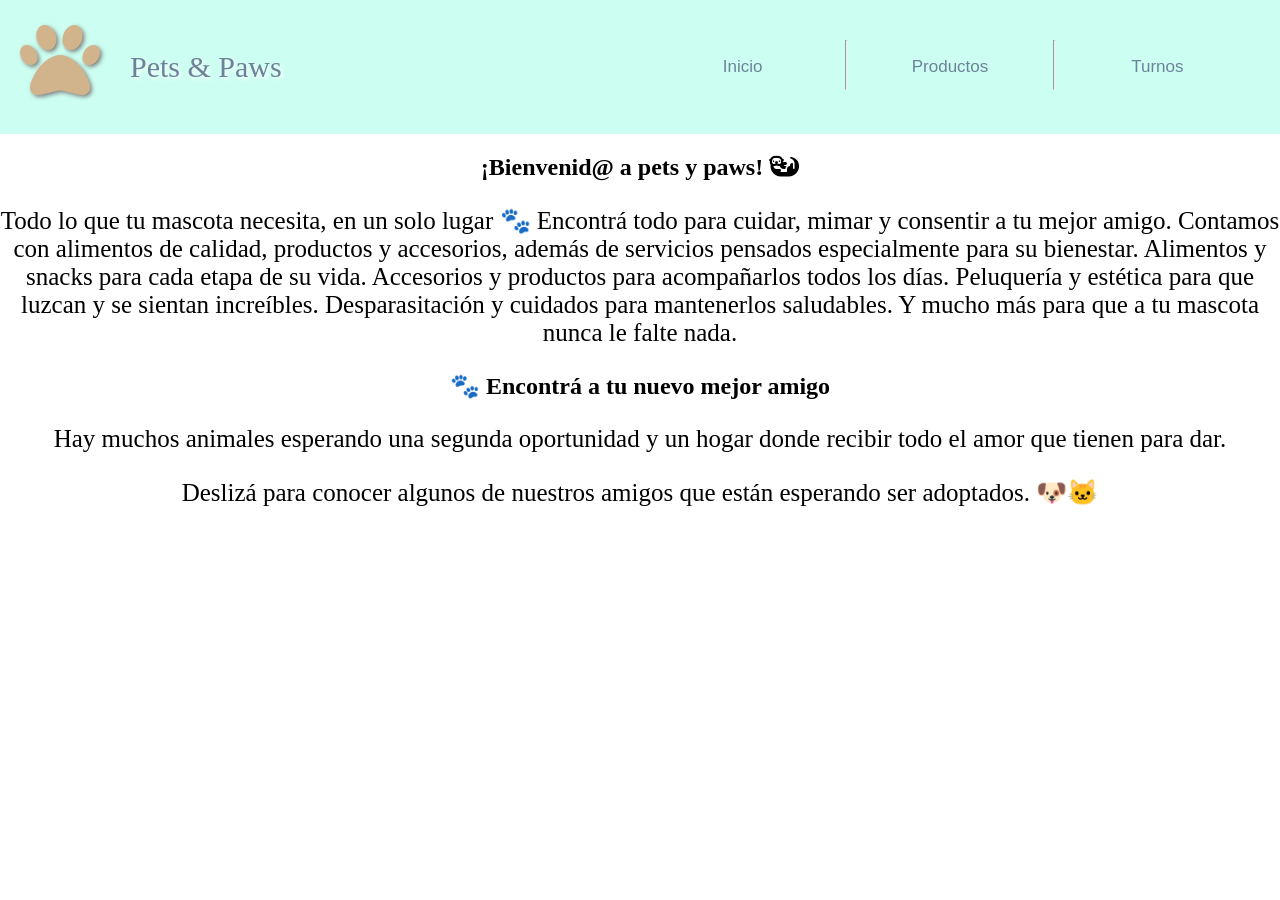
==== index.html @ 46052120 "Desarrollo de página principal (Falta carrusel))" ====
<!DOCTYPE html>
<html lang="en">
<head>
    <meta charset="UTF-8">
    <meta name="viewport" content="width=device-width, initial-scale=1.0">
    <title></title>
    <link rel="stylesheet" href="https://cdnjs.cloudflare.com/ajax/libs/font-awesome/6.5.2/css/all.min.css">
    <link rel="stylesheet" href="Style.css">
</head>
<body id="principal">
    <!-- Cabecera -->
    <header>
        <i class="fa-solid fa-paw"></i> 
        <p id="logo">Pets & Paws</p>
        <!-- Menú -->
        <nav>
        <div class="menu"><a href=""class="text-menu" ><p>Inicio</p></a> </div>
        <hr>
        <div class="menu"><a href="Articulo/index.html" class="text-menu"><p>Productos</p></a> </div>
        <hr>
        <div class="menu"><a href="Contacto/index.html" class="text-menu"><p>Turnos</p></a> </div>
        
    </nav>
    </header>
<!-- Main -->
    <main> 
         <section>
<h1>¡Bienvenid@ a pets y paws! <i class="fa-solid fa-otter"></i></h1>
    <p class="descripcion">Todo lo que tu mascota necesita, en un solo lugar 🐾

Encontrá todo para cuidar, mimar y consentir a tu mejor amigo. Contamos con alimentos de calidad, productos y accesorios, además de servicios pensados especialmente para su bienestar.

 Alimentos y snacks para cada etapa de su vida.
 Accesorios y productos para acompañarlos todos los días.
 Peluquería y estética para que luzcan y se sientan increíbles.
 Desparasitación y cuidados para mantenerlos saludables.
Y mucho más para que a tu mascota nunca le falte nada.
</p>
   

    <h2 style="text-align: center;">🐾 Encontrá a tu nuevo mejor amigo</h3>
    <p class="descripcion">Hay muchos animales esperando una segunda oportunidad y un hogar donde recibir todo el amor que tienen para dar.</p>
    <p class="descripcion">Deslizá para conocer algunos de nuestros amigos que están esperando ser adoptados. 🐶🐱</p>
    </section>
</main>

<!-- Pie de página -->
  <footer>

  </footer>
    
    <script src="Script.js"></script>
</body>
</html>
---- Style.css ----
/* Página "Principal" */
header{
    display: flex;
    gap: 30px;
    padding: 20px;
   background-color: rgba(0, 255, 183, 0.2)
  
  
    
}
#principal{
    margin: 0;
    padding: 0;
   
}
header #logo{
 font-size: 30px;
 text-shadow: 2px 2px 4px white;
 color: #6d8299;
}
header i{
    font-size: 80px;
    color:tan;
    text-shadow: 2px 2px 4px gray;
}
nav{
    display: flex;
    justify-content: center;
    height: 50px;
    margin-top: 20px;
     width: 50%;
     margin-left: auto;
}
nav hr{
    margin: 0;
    padding: 0;
}
nav .text-menu{
font-size: 17px;
text-align: center;
   font-family: 'Segoe UI', Tahoma, Geneva, Verdana, sans-serif;
   text-decoration: none;
   color: #6d8299;
    border-radius: 85px;
  
}

nav .menu{
 padding-bottom: 60px;
   width: 100%;
}
nav .menu:hover{
background-color:rgba(255, 255, 255, 0.5);
}
#principal h1{
    text-align: center;
    
}
#principal .descripcion{
    font-size: 25px;
    text-align: center;
}
#contacto section{
    margin: 0;
    padding: 20px;
     background-image: url("./Imagenes/fondo.jpg");
      background-size: cover;
}
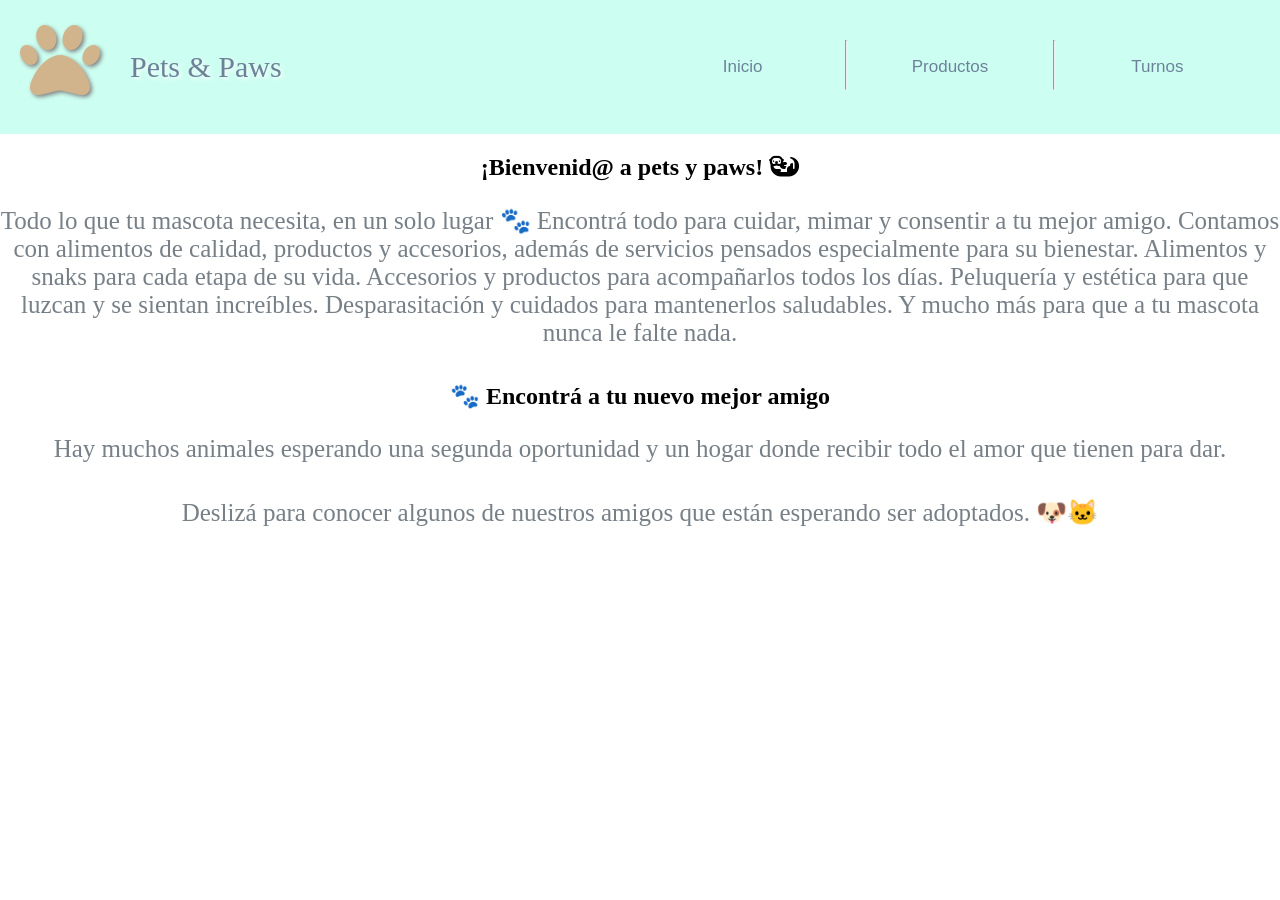
==== commit ac807cbb: "Actualizo texto de index.html" ====
--- a/index.html
+++ b/index.html
@@ -30,7 +30,7 @@
 
 Encontrá todo para cuidar, mimar y consentir a tu mejor amigo. Contamos con alimentos de calidad, productos y accesorios, además de servicios pensados especialmente para su bienestar.
 
- Alimentos y snacks para cada etapa de su vida.
+ Alimentos y snaks para cada etapa de su vida.
  Accesorios y productos para acompañarlos todos los días.
  Peluquería y estética para que luzcan y se sientan increíbles.
  Desparasitación y cuidados para mantenerlos saludables.
--- a/Style.css
+++ b/Style.css
@@ -1,4 +1,4 @@
-/* Página "Principal" */
+/* General */
 header{
     display: flex;
     gap: 30px;
@@ -7,11 +7,6 @@
   
   
     
-}
-#principal{
-    margin: 0;
-    padding: 0;
-   
 }
 header #logo{
  font-size: 30px;
@@ -52,6 +47,14 @@
 nav .menu:hover{
 background-color:rgba(255, 255, 255, 0.5);
 }
+/* Página "Principal" */
+
+#principal{
+    margin: 0;
+    padding: 0;
+   
+}
+
 #principal h1{
     text-align: center;
     
@@ -60,9 +63,127 @@
     font-size: 25px;
     text-align: center;
 }
-#contacto section{
+
+/* Página Articulo */
+#articulo{
     margin: 0;
-    padding: 20px;
-     background-image: url("./Imagenes/fondo.jpg");
-      background-size: cover;
-}+    padding: 0;
+}
+.busqueda {
+    display: flex;
+    align-items: center;
+    width: 400px;
+    margin: 0 auto 30px;
+    padding: 10px 15px;
+    background-color: white;
+    border: 2px solid #dcecf5;
+    border-radius: 25px;
+    box-sizing: border-box;
+}
+
+.busqueda span {
+    font-size: 20px;
+    margin-right: 10px;
+}
+
+.busqueda input {
+    width: 100%;
+    border: none;
+    outline: none;
+    font-size: 16px;
+    color: #6d7378;
+    background-color: transparent;
+}
+
+.busqueda input::placeholder {
+    color: #a5adb3;
+}
+.productos-page {
+    text-align: center;
+    padding: 40px;
+    background-color: #f7f9fb;
+    min-height: 100vh;
+}
+
+.productos-page h1 {
+    color: #6d8299;
+    font-size: 40px;
+    margin-bottom: 10px;
+}
+
+.descripcion {
+    color: #777f87;
+    font-size: 18px;
+    margin-bottom: 35px;
+}
+
+.categorias {
+    display: flex;
+    justify-content: center;
+    gap: 15px;
+    margin-bottom: 35px;
+}
+
+.categoria {
+    border: none;
+    padding: 12px 25px;
+    border-radius: 25px;
+    background-color: #dcecf5;
+    color: #60798b;
+    font-size: 16px;
+    cursor: pointer;
+    transition: 0.3s;
+}
+
+.categoria:hover {
+    background-color: #c8e1ee;
+    transform: translateY(-2px);
+}
+
+.categoria.activa {
+    background-color: #f3d9e2;
+    color: #806572;
+}
+
+.tipo-mascota h2 {
+    color: #7c858c;
+    font-size: 24px;
+    margin-bottom: 15px;
+}
+
+.animales {
+    display: flex;
+    justify-content: center;
+    gap: 20px;
+}
+
+.animal {
+    border: none;
+    padding: 15px 30px;
+    border-radius: 20px;
+    font-size: 17px;
+    cursor: pointer;
+    transition: 0.3s;
+}
+
+.perro {
+    background-color: #dcecf5;
+    color: #60798b;
+}
+
+.gato {
+    background-color: #f3d9e2;
+    color: #806572;
+}
+
+.animal:hover {
+    transform: translateY(-3px);
+    box-shadow: 0 4px 10px rgba(0, 0, 0, 0.08);
+}
+
+/* Página Contacto */
+#contacto{
+    margin: 0;
+    padding: 0;
+}
+
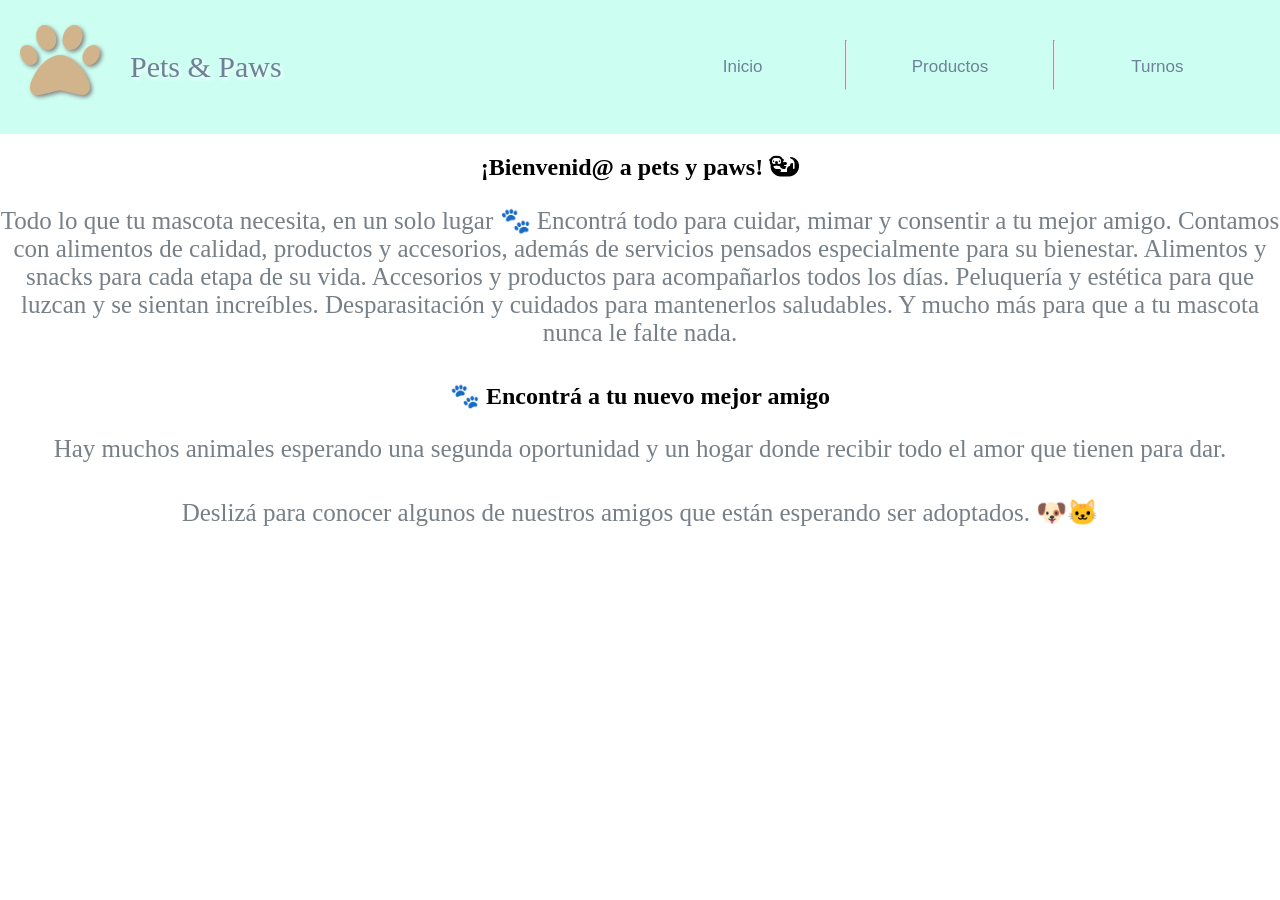
==== commit 139c901c: "cambios 2" ====
--- a/index.html
+++ b/index.html
@@ -30,7 +30,7 @@
 
 Encontrá todo para cuidar, mimar y consentir a tu mejor amigo. Contamos con alimentos de calidad, productos y accesorios, además de servicios pensados especialmente para su bienestar.
 
- Alimentos y snaks para cada etapa de su vida.
+ Alimentos y snacks para cada etapa de su vida.
  Accesorios y productos para acompañarlos todos los días.
  Peluquería y estética para que luzcan y se sientan increíbles.
  Desparasitación y cuidados para mantenerlos saludables.
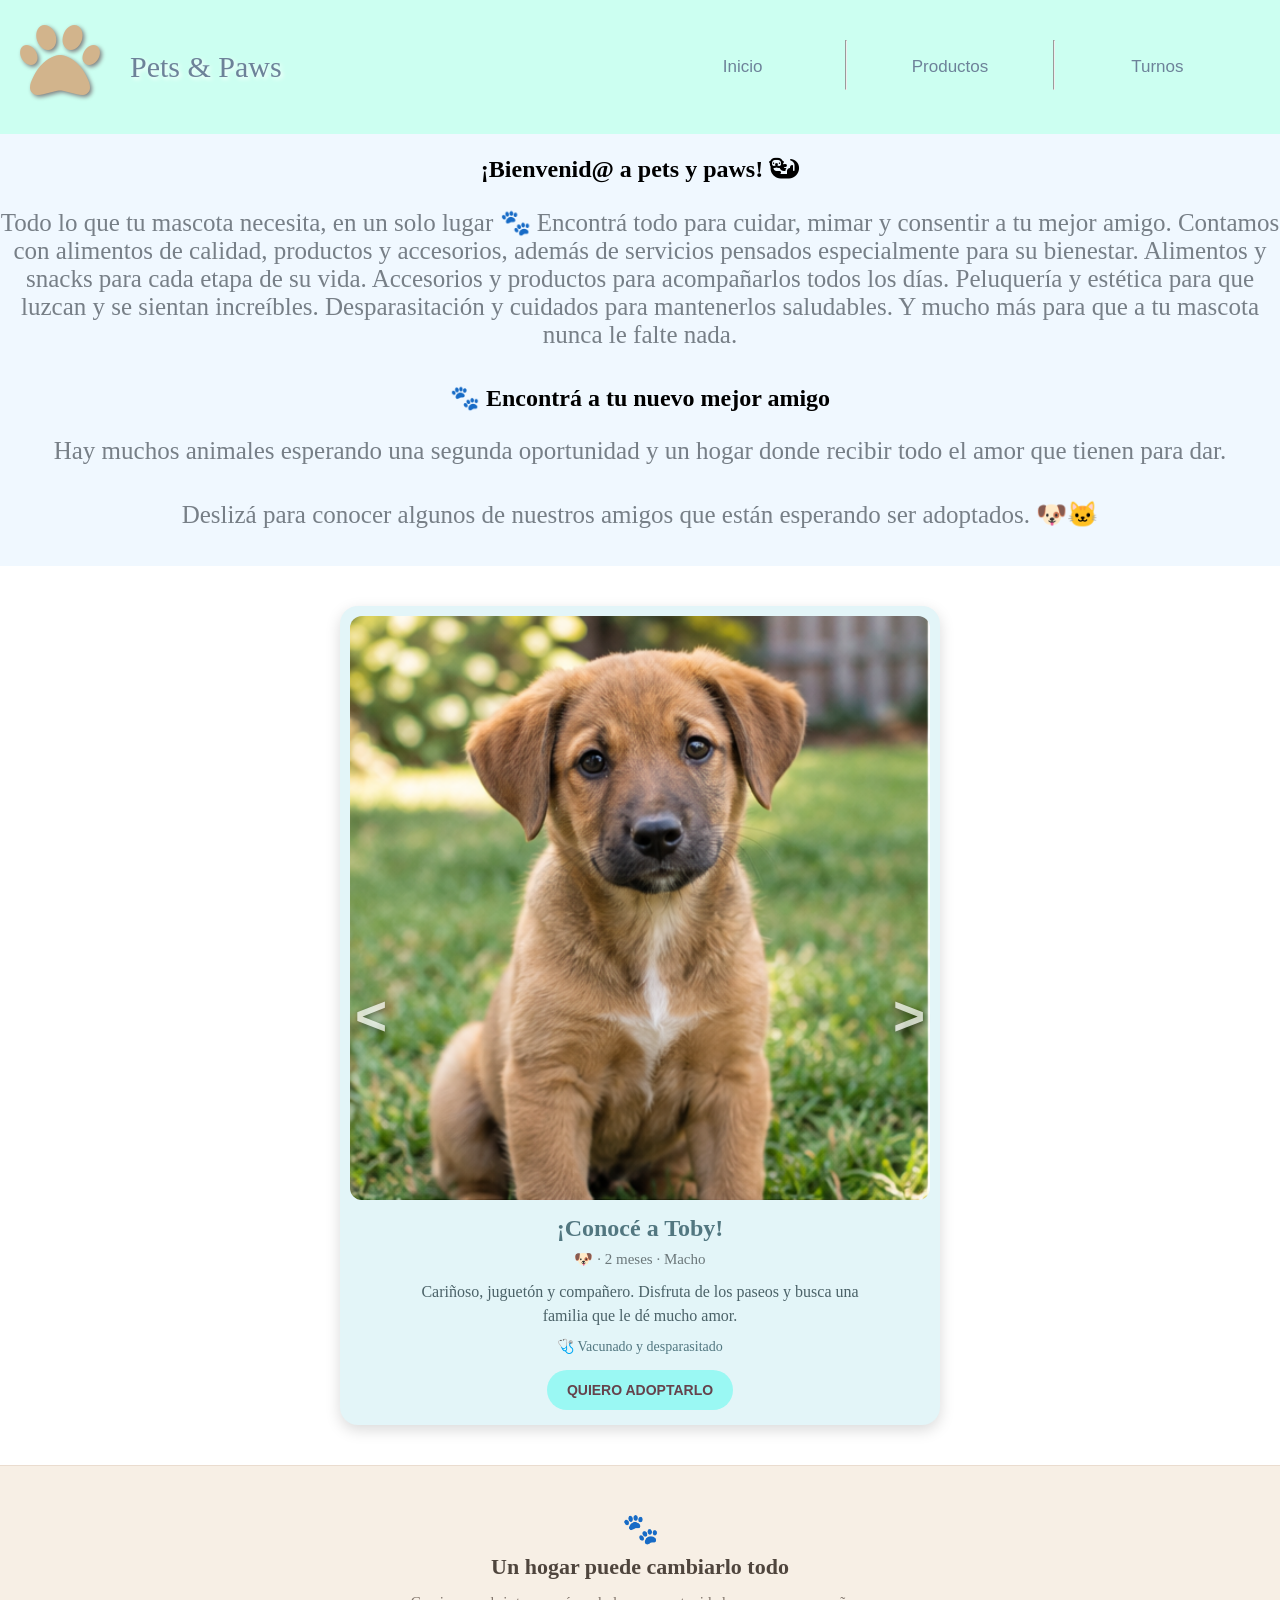
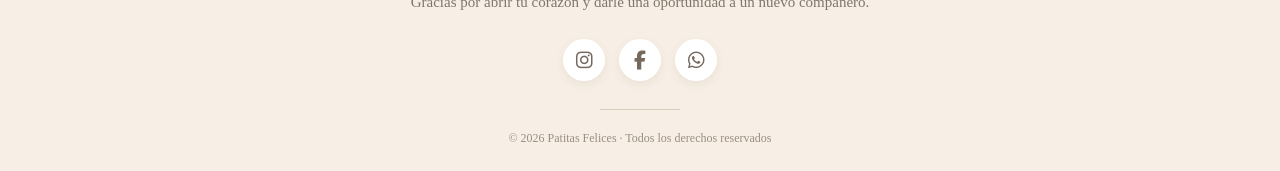
==== commit ef6c198c: "Actualizacion de pagina principal y carrusel de adopcion terminado" ====
--- a/index.html
+++ b/index.html
@@ -6,6 +6,7 @@
     <title></title>
     <link rel="stylesheet" href="https://cdnjs.cloudflare.com/ajax/libs/font-awesome/6.5.2/css/all.min.css">
     <link rel="stylesheet" href="Style.css">
+    <script src="Script.js" defer></script>
 </head>
 <body id="principal">
     <!-- Cabecera -->
@@ -24,7 +25,7 @@
     </header>
 <!-- Main -->
     <main> 
-         <section>
+         <section id="sectionDescripcion">
 <h1>¡Bienvenid@ a pets y paws! <i class="fa-solid fa-otter"></i></h1>
     <p class="descripcion">Todo lo que tu mascota necesita, en un solo lugar 🐾
 
@@ -41,14 +42,65 @@
     <h2 style="text-align: center;">🐾 Encontrá a tu nuevo mejor amigo</h3>
     <p class="descripcion">Hay muchos animales esperando una segunda oportunidad y un hogar donde recibir todo el amor que tienen para dar.</p>
     <p class="descripcion">Deslizá para conocer algunos de nuestros amigos que están esperando ser adoptados. 🐶🐱</p>
-    </section>
+
+</section>
+
+<section id="sectionCarrusel">
+<div class="carrusel">
+
+    <button class="anterior" type="button">&lt;</button>
+
+    <img src="./Imagenes/Adoptar1.png" alt="Animalito en adopción">
+    
+    <h3 class="nombre"></h3>
+    <p class="datos"></p>
+    <p class="descripcionAnimal"></p>
+    <p class="salud"></p>
+
+    <button class="adoptar">QUIERO ADOPTARLO</button>
+
+    <button class="siguiente" type="button">&gt;</button>
+    
+</section>
 </main>
 
 <!-- Pie de página -->
-  <footer>
+  
+<footer class="footer" style="margin: 0;">
+    <div class="footer-content">
 
-  </footer>
+        <div class="footer-paw">🐾</div>
+
+        <h3>Un hogar puede cambiarlo todo</h3>
+
+        <p>
+            Gracias por abrir tu corazón y darle una oportunidad a un nuevo compañero.
+        </p>
+
+        <div class="social-icons" aria-hidden="true">
+            <span class="social-icon">
+                <i class="fa-brands fa-instagram"></i>
+            </span>
+
+            <span class="social-icon">
+                <i class="fa-brands fa-facebook-f"></i>
+            </span>
+
+            <span class="social-icon">
+                <i class="fa-brands fa-whatsapp"></i>
+            </span>
+        </div>
+
+        <div class="footer-line"></div>
+
+        <span class="copyright">
+            © 2026 Patitas Felices · Todos los derechos reservados
+        </span>
+
+    </div>
+</footer>
+
     
-    <script src="Script.js"></script>
+    
 </body>
 </html>
--- a/Style.css
+++ b/Style.css
@@ -1,9 +1,10 @@
-/* General */
+/* GENERAL */
 header{
     display: flex;
     gap: 30px;
     padding: 20px;
-   background-color: rgba(0, 255, 183, 0.2)
+   background-color: rgba(0, 255, 183, 0.2);
+
   
   
     
@@ -47,7 +48,7 @@
 nav .menu:hover{
 background-color:rgba(255, 255, 255, 0.5);
 }
-/* Página "Principal" */
+/* PÁGINA "PRINCIPAL" */
 
 #principal{
     margin: 0;
@@ -56,15 +57,205 @@
 }
 
 #principal h1{
-    text-align: center;
-    
+    text-align: center;  
 }
 #principal .descripcion{
     font-size: 25px;
     text-align: center;
 }
-
-/* Página Articulo */
+#sectionDescripcion{
+    background-color:aliceblue;
+    padding-top: 2px;
+    padding-bottom: 2px;
+}
+.carrusel {
+    width: 600px;
+    max-width: 100%;
+    margin: 30px auto;
+    position: relative;
+    overflow: hidden;
+    background-color: #e3f5f8;
+    padding: 10px;
+    border-radius: 18px;
+    box-shadow: 0 5px 15px rgba(0, 0, 0, 0.15);
+    box-sizing: border-box;
+}
+
+.carrusel img {
+    display: block;
+    width: 100%;
+    height: auto;
+    opacity: 1;
+    transition: opacity 1s ease-in-out;
+    border-radius: 12px;
+}
+
+.carrusel img.ocultar {
+    opacity: 0;
+}
+
+.carrusel .anterior, .siguiente{
+    position: absolute;
+    top: 50%;
+    transform: translateY(-50%);
+    background: transparent;
+    border: none;
+    font-size: 55px;
+    font-weight: bold;
+    color: white;
+    opacity: 0.7;
+    text-shadow: 0 2px 6px rgba(0, 0, 0, 0.6);
+    cursor: pointer;
+    padding: 5px;
+    line-height: 1;
+    transition: opacity 0.3s ease;
+}
+
+
+.anterior {
+    left: 10px;
+}
+
+
+.siguiente {
+    right: 10px;
+}
+
+.carrusel button:hover {
+    opacity: 1;
+}
+
+
+#sectionCarrusel{
+    background-image: url("Imagenes/fondoCarrusel.jpg");
+    padding: 10px;
+    
+}
+
+.carrusel .nombre {
+    text-align: center;
+    color: #527780;
+    font-size: 24px;
+    margin: 15px 0 8px;
+}
+
+
+.carrusel .datos {
+    text-align: center;
+    color: #6b777a;
+    font-size: 15px;
+    margin: 5px 0 12px;
+}
+
+
+.carrusel .descripcionAnimal {
+    text-align: center;
+    color: #4b6268;
+    font-size: 16px;
+    line-height: 1.5;
+    margin: 10px auto;
+    max-width: 450px;
+}
+
+
+.carrusel .salud {
+    text-align: center;
+    color: #527780;
+    font-size: 14px;
+    margin: 10px 0 15px;
+}
+
+
+.carrusel .adoptar {
+    display: block;
+    margin: 15px auto 5px;
+    padding: 12px 20px;
+    background-color: #9af8f3;
+    color: #65434c;
+    border: none;
+    border-radius: 20px;
+    font-size: 14px;
+    font-weight: bold;
+    cursor: pointer;
+}
+
+
+.carrusel .adoptar:hover {
+    background-color: #6df0da;
+}
+/* pie de página */
+.footer {
+    background: #f7efe5;
+    color: #5c5148;
+    text-align: center;
+    padding: 45px 20px 25px;
+    margin-top: 60px;
+    border-top: 1px solid #eadccf;
+}
+
+.footer-content {
+    max-width: 700px;
+    margin: 0 auto;
+}
+
+.footer-paw {
+    font-size: 30px;
+    margin-bottom: 8px;
+}
+
+.footer h3 {
+    margin: 0 0 10px;
+    font-size: 22px;
+    font-weight: 700;
+    color: #4f453d;
+}
+
+.footer p {
+    margin: 0 auto 25px;
+    max-width: 500px;
+    font-size: 15px;
+    line-height: 1.6;
+    color: #81756b;
+}
+
+
+.social-icons {
+    display: flex;
+    justify-content: center;
+    align-items: center;
+    gap: 14px;
+    margin-bottom: 28px;
+}
+
+.social-icon {
+    width: 42px;
+    height: 42px;
+    border-radius: 50%;
+    display: flex;
+    justify-content: center;
+    align-items: center;
+
+    background: #ffffff;
+    color: #75685d;
+
+    font-size: 19px;
+
+    box-shadow: 0 3px 10px rgba(80, 60, 40, 0.08);
+}
+
+
+.footer-line {
+    width: 80px;
+    height: 1px;
+    background: #dccbb9;
+    margin: 0 auto 18px;
+}
+
+.copyright {
+    font-size: 12px;
+    color: #9b8d80;
+}
+/* PÁGINA "ARTICULO" */
 #articulo{
     margin: 0;
     padding: 0;
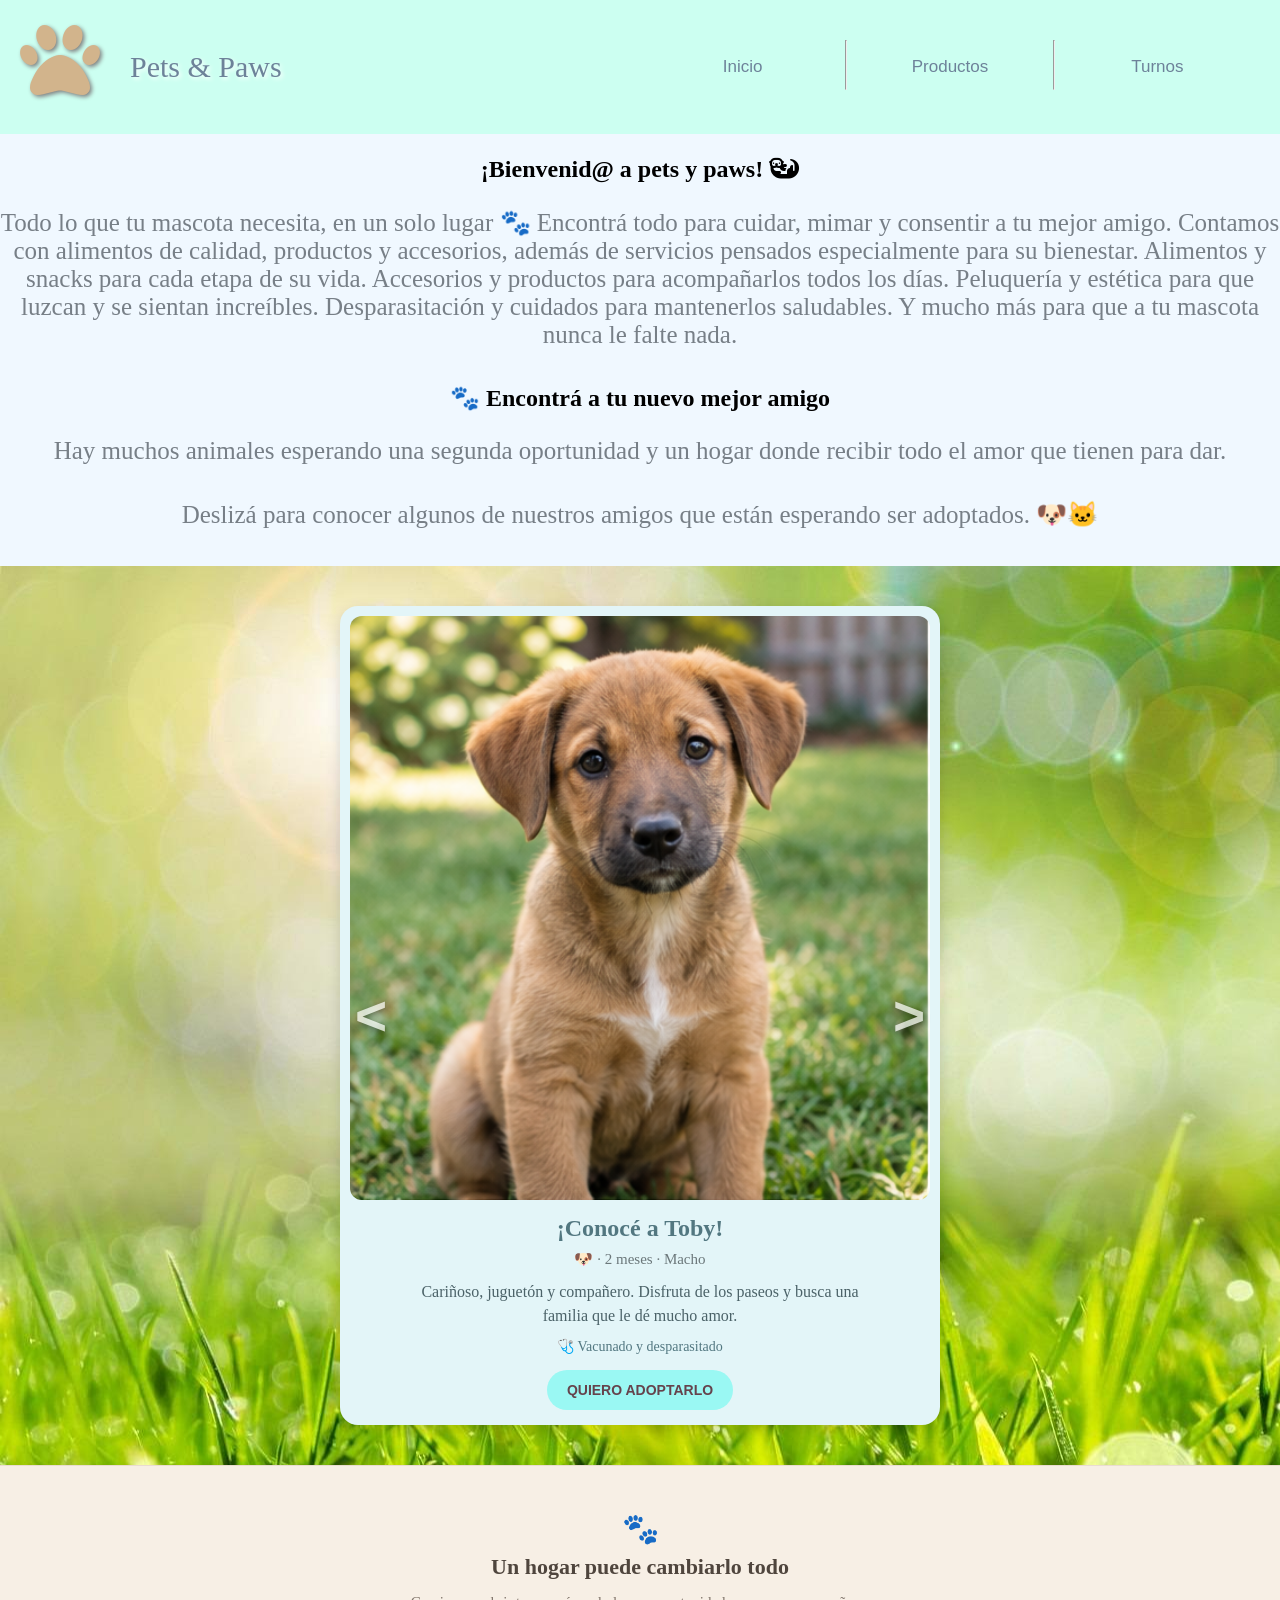
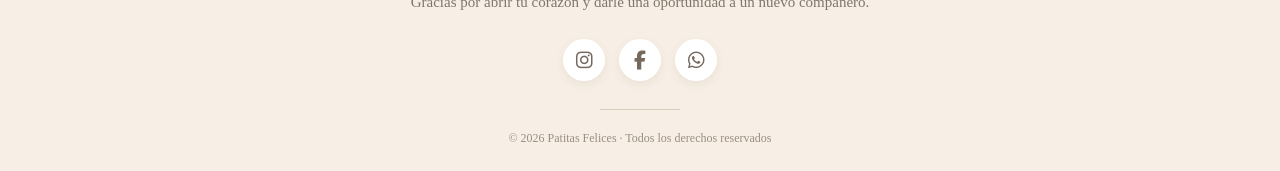
==== commit 72904c95: "Formulario terminado" ====
--- a/index.html
+++ b/index.html
@@ -5,8 +5,8 @@
     <meta name="viewport" content="width=device-width, initial-scale=1.0">
     <title></title>
     <link rel="stylesheet" href="https://cdnjs.cloudflare.com/ajax/libs/font-awesome/6.5.2/css/all.min.css">
-    <link rel="stylesheet" href="Style.css">
-    <script src="Script.js" defer></script>
+    <link rel="stylesheet" href="assets/Style.css">
+    <script src="assets/ScriptCarrusel.js" defer></script>
 </head>
 <body id="principal">
     <!-- Cabecera -->
--- a/assets/Style.css
+++ b/assets/Style.css
@@ -0,0 +1,505 @@
+/* GENERAL */
+header{
+    display: flex;
+    gap: 30px;
+    padding: 20px;
+   background-color: rgba(0, 255, 183, 0.2);
+
+  
+  
+    
+}
+header #logo{
+ font-size: 30px;
+ text-shadow: 2px 2px 4px white;
+ color: #6d8299;
+}
+header i{
+    font-size: 80px;
+    color:tan;
+    text-shadow: 2px 2px 4px gray;
+}
+nav{
+    display: flex;
+    justify-content: center;
+    height: 50px;
+    margin-top: 20px;
+     width: 50%;
+     margin-left: auto;
+}
+nav hr{
+    margin: 0;
+    padding: 0;
+}
+nav .text-menu{
+font-size: 17px;
+text-align: center;
+   font-family: 'Segoe UI', Tahoma, Geneva, Verdana, sans-serif;
+   text-decoration: none;
+   color: #6d8299;
+    border-radius: 85px;
+  
+}
+
+nav .menu{
+ padding-bottom: 60px;
+   width: 100%;
+}
+nav .menu:hover{
+background-color:rgba(255, 255, 255, 0.5);
+}
+/* PÁGINA "PRINCIPAL" */
+
+#principal{
+    margin: 0;
+    padding: 0;
+   
+}
+
+#principal h1{
+    text-align: center;  
+}
+#principal .descripcion{
+    font-size: 25px;
+    text-align: center;
+}
+#sectionDescripcion{
+    background-color:aliceblue;
+    padding-top: 2px;
+    padding-bottom: 2px;
+}
+.carrusel {
+    width: 600px;
+    max-width: 100%;
+    margin: 30px auto;
+    position: relative;
+    overflow: hidden;
+    background-color: #e3f5f8;
+    padding: 10px;
+    border-radius: 18px;
+    box-shadow: 0 5px 15px rgba(0, 0, 0, 0.15);
+    box-sizing: border-box;
+}
+
+.carrusel img {
+    display: block;
+    width: 100%;
+    height: auto;
+    opacity: 1;
+    transition: opacity 1s ease-in-out;
+    border-radius: 12px;
+}
+
+.carrusel img.ocultar {
+    opacity: 0;
+}
+
+.carrusel .anterior, .siguiente{
+    position: absolute;
+    top: 50%;
+    transform: translateY(-50%);
+    background: transparent;
+    border: none;
+    font-size: 55px;
+    font-weight: bold;
+    color: white;
+    opacity: 0.7;
+    text-shadow: 0 2px 6px rgba(0, 0, 0, 0.6);
+    cursor: pointer;
+    padding: 5px;
+    line-height: 1;
+    transition: opacity 0.3s ease;
+}
+
+
+.anterior {
+    left: 10px;
+}
+
+
+.siguiente {
+    right: 10px;
+}
+
+.carrusel button:hover {
+    opacity: 1;
+}
+
+
+#sectionCarrusel{
+    background-image: url("../Imagenes/fondoCarrusel.jpg");
+    padding: 10px;
+    
+}
+
+.carrusel .nombre {
+    text-align: center;
+    color: #527780;
+    font-size: 24px;
+    margin: 15px 0 8px;
+}
+
+
+.carrusel .datos {
+    text-align: center;
+    color: #6b777a;
+    font-size: 15px;
+    margin: 5px 0 12px;
+}
+
+
+.carrusel .descripcionAnimal {
+    text-align: center;
+    color: #4b6268;
+    font-size: 16px;
+    line-height: 1.5;
+    margin: 10px auto;
+    max-width: 450px;
+}
+
+
+.carrusel .salud {
+    text-align: center;
+    color: #527780;
+    font-size: 14px;
+    margin: 10px 0 15px;
+}
+
+
+.carrusel .adoptar {
+    display: block;
+    margin: 15px auto 5px;
+    padding: 12px 20px;
+    background-color: #9af8f3;
+    color: #65434c;
+    border: none;
+    border-radius: 20px;
+    font-size: 14px;
+    font-weight: bold;
+    cursor: pointer;
+}
+
+
+.carrusel .adoptar:hover {
+    background-color: #6df0da;
+}
+/* pie de página */
+.footer {
+    background: #f7efe5;
+    color: #5c5148;
+    text-align: center;
+    padding: 45px 20px 25px;
+    margin-top: 60px;
+    border-top: 1px solid #eadccf;
+}
+
+.footer-content {
+    max-width: 700px;
+    margin: 0 auto;
+}
+
+.footer-paw {
+    font-size: 30px;
+    margin-bottom: 8px;
+}
+
+.footer h3 {
+    margin: 0 0 10px;
+    font-size: 22px;
+    font-weight: 700;
+    color: #4f453d;
+}
+
+.footer p {
+    margin: 0 auto 25px;
+    max-width: 500px;
+    font-size: 15px;
+    line-height: 1.6;
+    color: #81756b;
+}
+
+
+.social-icons {
+    display: flex;
+    justify-content: center;
+    align-items: center;
+    gap: 14px;
+    margin-bottom: 28px;
+}
+
+.social-icon {
+    width: 42px;
+    height: 42px;
+    border-radius: 50%;
+    display: flex;
+    justify-content: center;
+    align-items: center;
+
+    background: #ffffff;
+    color: #75685d;
+
+    font-size: 19px;
+
+    box-shadow: 0 3px 10px rgba(80, 60, 40, 0.08);
+}
+
+
+.footer-line {
+    width: 80px;
+    height: 1px;
+    background: #dccbb9;
+    margin: 0 auto 18px;
+}
+
+.copyright {
+    font-size: 12px;
+    color: #9b8d80;
+}
+/* PÁGINA "ARTICULO" */
+#articulo{
+    margin: 0;
+    padding: 0;
+}
+.busqueda {
+    display: flex;
+    align-items: center;
+    width: 400px;
+    margin: 0 auto 30px;
+    padding: 10px 15px;
+    background-color: white;
+    border: 2px solid #dcecf5;
+    border-radius: 25px;
+    box-sizing: border-box;
+}
+
+.busqueda span {
+    font-size: 20px;
+    margin-right: 10px;
+}
+
+.busqueda input {
+    width: 100%;
+    border: none;
+    outline: none;
+    font-size: 16px;
+    color: #6d7378;
+    background-color: transparent;
+}
+
+.busqueda input::placeholder {
+    color: #a5adb3;
+}
+.productos-page {
+    text-align: center;
+    padding: 40px;
+    background-color: #f7f9fb;
+    min-height: 100vh;
+}
+
+.productos-page h1 {
+    color: #6d8299;
+    font-size: 40px;
+    margin-bottom: 10px;
+}
+
+.descripcion {
+    color: #777f87;
+    font-size: 18px;
+    margin-bottom: 35px;
+}
+
+.categorias {
+    display: flex;
+    justify-content: center;
+    gap: 15px;
+    margin-bottom: 35px;
+}
+
+.categoria {
+    border: none;
+    padding: 12px 25px;
+    border-radius: 25px;
+    background-color: #dcecf5;
+    color: #60798b;
+    font-size: 16px;
+    cursor: pointer;
+    transition: 0.3s;
+}
+
+.categoria:hover {
+    background-color: #c8e1ee;
+    transform: translateY(-2px);
+}
+
+.categoria.activa {
+    background-color: #f3d9e2;
+    color: #806572;
+}
+
+.tipo-mascota h2 {
+    color: #7c858c;
+    font-size: 24px;
+    margin-bottom: 15px;
+}
+
+.animales {
+    display: flex;
+    justify-content: center;
+    gap: 20px;
+}
+
+.animal {
+    border: none;
+    padding: 15px 30px;
+    border-radius: 20px;
+    font-size: 17px;
+    cursor: pointer;
+    transition: 0.3s;
+}
+
+.perro {
+    background-color: #dcecf5;
+    color: #60798b;
+}
+
+.gato {
+    background-color: #f3d9e2;
+    color: #806572;
+}
+
+.animal:hover {
+    transform: translateY(-3px);
+    box-shadow: 0 4px 10px rgba(0, 0, 0, 0.08);
+}
+
+/* Página Contacto */
+#contacto {
+    margin: 0;
+    padding: 0;
+}
+
+.formulario {
+    width: 400px;
+    min-height: 500px;
+    margin: 40px auto;
+    padding: 25px;
+    box-sizing: border-box;
+
+    background-image: url("../Imagenes/fondoFormulario.jpg");
+    background-size: cover;
+    background-position: center;
+
+    border-radius: 15px;
+    box-shadow: 0 4px 15px rgba(0, 0, 0, 0.2);
+}
+
+.formulario h2 {
+    text-align: center;
+    margin-bottom: 20px;
+    color: #414442;
+    text-shadow: 2px 2px 2px rgba(250, 250, 250, 0.986);
+}
+
+.formulario label {
+    display: block;
+    margin-top: 15px;
+    margin-bottom: 5px;
+    font-weight: bold;
+    color: black;
+
+    text-shadow:
+        -1px -1px 0 white,
+         1px -1px 0 white,
+        -1px  1px 0 white,
+         1px  1px 0 white;
+}
+
+.formulario input {
+    width: 100%;
+    padding: 10px;
+    box-sizing: border-box;
+    border: 1px solid #ccc;
+    border-radius: 8px;
+    background-color: white;
+}
+
+.formulario input:focus {
+    outline: none;
+    border-color: blanchedalmond;
+}
+
+.formulario button {
+    display: block;
+    width: 50%;
+    margin: 25px auto 0;
+    padding: 12px;
+
+    border: none;
+    border-radius: 8px;
+    background-color: beige;
+    color: black;
+
+    font-size: 16px;
+    cursor: pointer;
+}
+
+.formulario button:hover {
+    background-color: bisque;
+}
+
+.spanError {
+    display: block;
+    min-height: 18px;
+    color: red;
+    text-align: right;
+
+    text-shadow:
+        -1px -1px 0 rgba(250, 192, 0, 0.719),
+         1px -1px 0 white,
+        -1px  1px 0 white,
+         1px  1px 0 white;
+}
+.mensajeEnviado {
+    width: 400px;
+    margin: 40px auto;
+    padding: 25px;
+    box-sizing: border-box;
+    text-align: center;
+
+    background-color: #e3f5f8;
+    border: 2px solid #f2d6d0;
+    border-radius: 15px;
+
+    box-shadow: 0 4px 15px rgba(0, 0, 0, 0.12);
+}
+
+.mensajeEnviado h2 {
+    color: #414442;
+    text-shadow: 2px 2px 2px rgba(255, 255, 255, 0.8);
+}
+
+.mensajeEnviado p {
+    color: #414442;
+    font-weight: bold;
+    line-height: 1.6;
+    text-shadow: 1px 1px 2px white;
+}
+/* Adaptación a celulares */
+@media (max-width: 500px) {
+    .mensajeEnviado {
+        width: 90%;
+    }
+}
+
+@media (max-width: 500px) {
+    .formulario {
+        width: 90%;
+        min-height: 500px;
+        height: auto;
+        padding: 20px;
+    }
+
+    .formulario button {
+        width: 60%;
+    }
+}
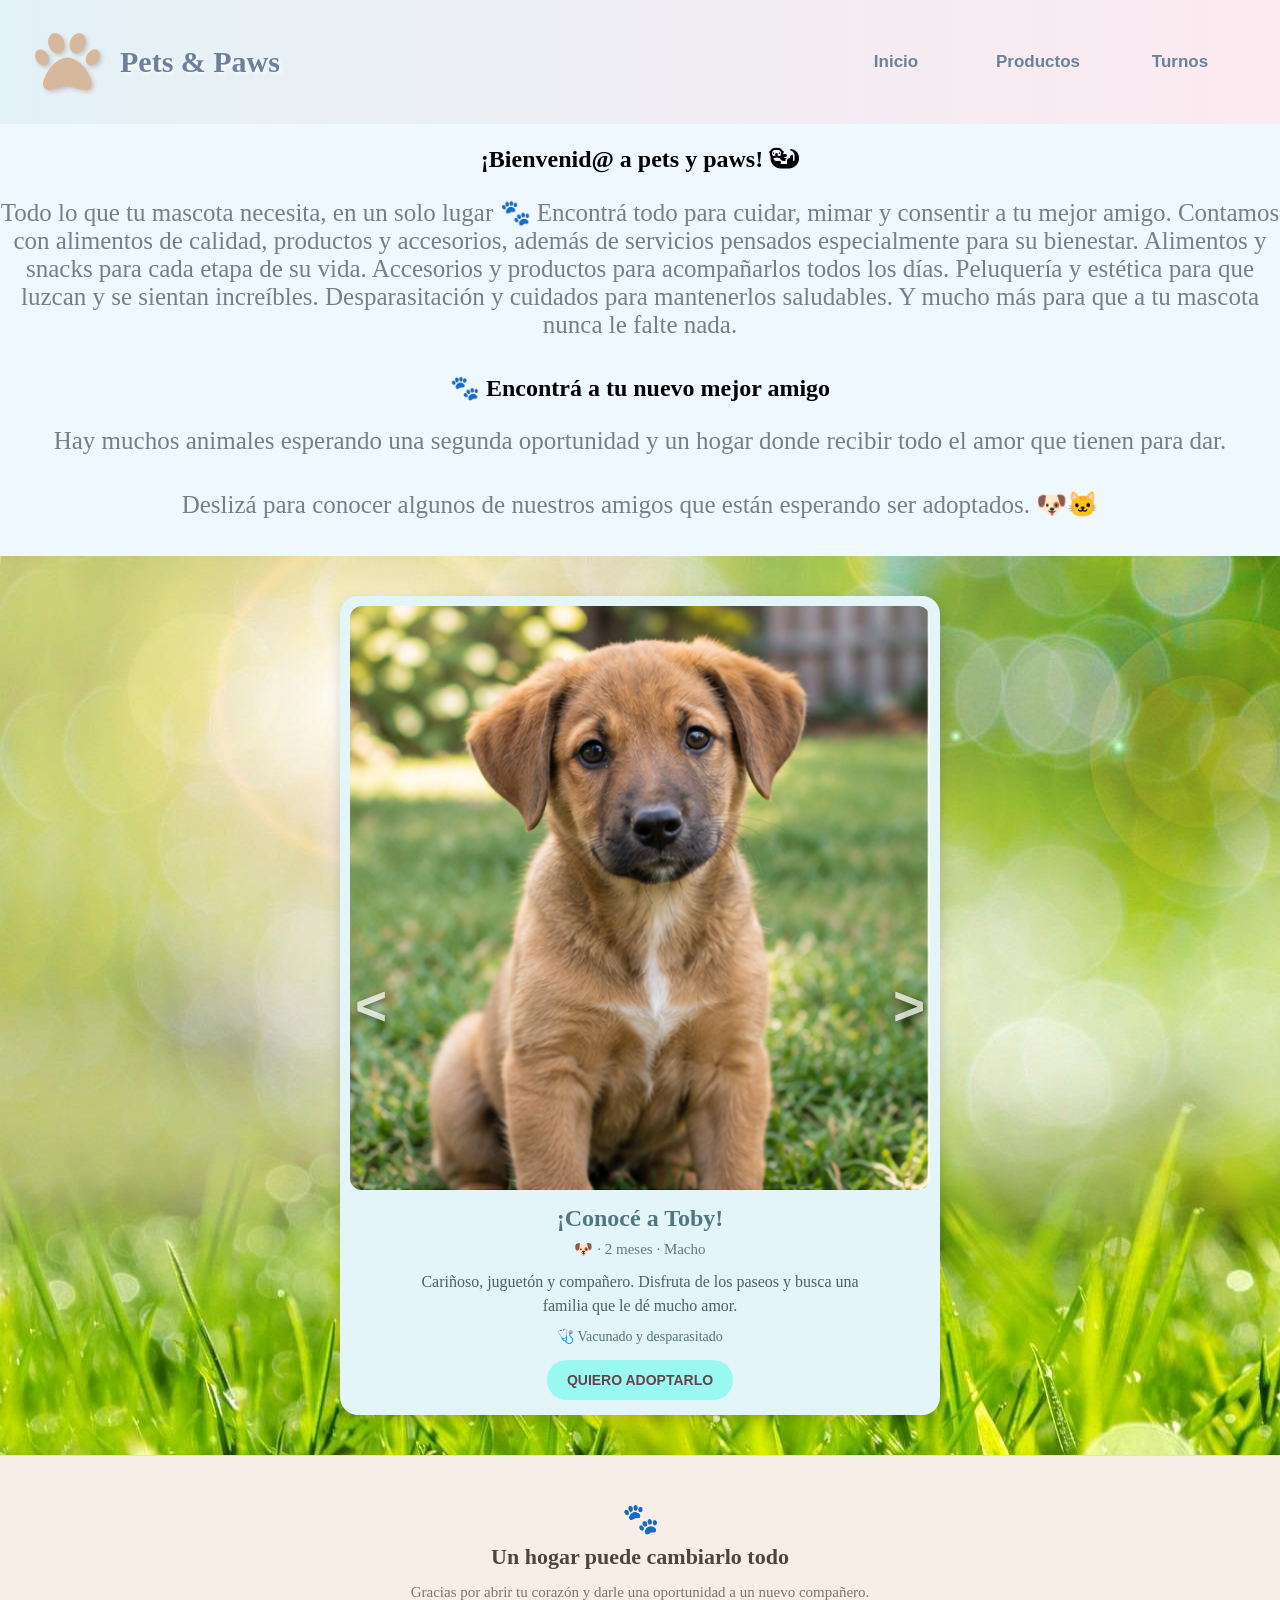
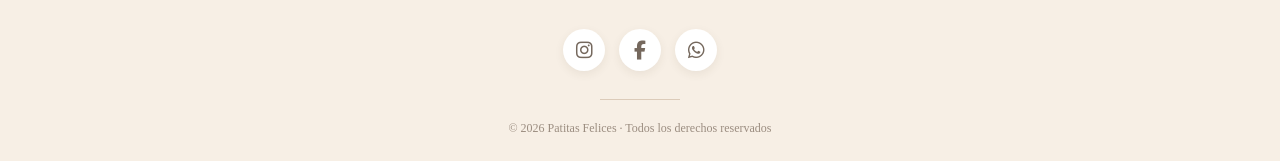
==== commit ba6bb895: "Agrego productos" ====
--- a/index.html
+++ b/index.html
@@ -57,7 +57,7 @@
     <p class="descripcionAnimal"></p>
     <p class="salud"></p>
 
-    <button class="adoptar">QUIERO ADOPTARLO</button>
+    <a href="Contacto/index.html" style="text-decoration: none;"><button class="adoptar" >QUIERO ADOPTARLO</button></a>
 
     <button class="siguiente" type="button">&gt;</button>
     
--- a/assets/Style.css
+++ b/assets/Style.css
@@ -1,52 +1,77 @@
 /* GENERAL */
-header{
+
+header {
     display: flex;
-    gap: 30px;
-    padding: 20px;
-   background-color: rgba(0, 255, 183, 0.2);
-
-  
-  
-    
-}
-header #logo{
- font-size: 30px;
- text-shadow: 2px 2px 4px white;
- color: #6d8299;
-}
-header i{
-    font-size: 80px;
-    color:tan;
-    text-shadow: 2px 2px 4px gray;
-}
-nav{
+    align-items: center;
+    gap: 20px;
+    padding: 15px 35px;
+    background: linear-gradient(90deg, #e3f2f7, #fceaf0);
+    box-shadow: 0 3px 12px rgba(0, 0, 0, 0.06);
+}
+
+
+header #logo {
+    font-size: 30px;
+    font-weight: bold;
+    text-shadow: 2px 2px 4px white;
+    color: #6d8299;
+}
+
+header i {
+    font-size: 65px;
+    color: #d6b99c;
+    text-shadow: 2px 2px 4px #c5c5c5;
+}
+
+
+nav {
+    display: flex;
+    align-items: center;
+    justify-content: flex-end;
+    gap: 12px;
+    margin-left: auto;
+    width: 50%;
+    height: auto;
+}
+
+
+nav hr {
+    display: none;
+}
+
+
+nav .menu {
     display: flex;
     justify-content: center;
-    height: 50px;
-    margin-top: 20px;
-     width: 50%;
-     margin-left: auto;
-}
-nav hr{
+    align-items: center;
+    min-width: 100px;
+    padding: 12px 15px;
+    border-radius: 25px;
+    transition: 0.3s;
+}
+
+
+nav .text-menu {
+    font-size: 17px;
+    font-family: 'Segoe UI', Tahoma, Geneva, Verdana, sans-serif;
+    text-decoration: none;
+    color: #6d8299;
+    font-weight: 600;
+}
+
+nav .text-menu p {
     margin: 0;
-    padding: 0;
-}
-nav .text-menu{
-font-size: 17px;
-text-align: center;
-   font-family: 'Segoe UI', Tahoma, Geneva, Verdana, sans-serif;
-   text-decoration: none;
-   color: #6d8299;
-    border-radius: 85px;
-  
-}
-
-nav .menu{
- padding-bottom: 60px;
-   width: 100%;
-}
-nav .menu:hover{
-background-color:rgba(255, 255, 255, 0.5);
+}
+
+
+nav .menu:hover {
+    background-color: #f3d9e2;
+    transform: translateY(-3px);
+    box-shadow: 0 4px 10px rgba(0, 0, 0, 0.07);
+}
+
+nav .menu:hover .text-menu {
+    color: #806572;
 }
 /* PÁGINA "PRINCIPAL" */
 
@@ -183,87 +208,40 @@
 .carrusel .adoptar:hover {
     background-color: #6df0da;
 }
-/* pie de página */
-.footer {
-    background: #f7efe5;
-    color: #5c5148;
-    text-align: center;
-    padding: 45px 20px 25px;
-    margin-top: 60px;
-    border-top: 1px solid #eadccf;
-}
-
-.footer-content {
-    max-width: 700px;
-    margin: 0 auto;
-}
-
-.footer-paw {
-    font-size: 30px;
-    margin-bottom: 8px;
-}
-
-.footer h3 {
-    margin: 0 0 10px;
-    font-size: 22px;
-    font-weight: 700;
-    color: #4f453d;
-}
-
-.footer p {
-    margin: 0 auto 25px;
-    max-width: 500px;
-    font-size: 15px;
-    line-height: 1.6;
-    color: #81756b;
-}
-
-
-.social-icons {
-    display: flex;
-    justify-content: center;
-    align-items: center;
-    gap: 14px;
-    margin-bottom: 28px;
-}
-
-.social-icon {
-    width: 42px;
-    height: 42px;
-    border-radius: 50%;
-    display: flex;
-    justify-content: center;
-    align-items: center;
-
-    background: #ffffff;
-    color: #75685d;
-
-    font-size: 19px;
-
-    box-shadow: 0 3px 10px rgba(80, 60, 40, 0.08);
-}
-
-
-.footer-line {
-    width: 80px;
-    height: 1px;
-    background: #dccbb9;
-    margin: 0 auto 18px;
-}
-
-.copyright {
-    font-size: 12px;
-    color: #9b8d80;
-}
-/* PÁGINA "ARTICULO" */
-#articulo{
+
+/* PÁGINA ARTÍCULOS */
+
+#articulo {
     margin: 0;
     padding: 0;
 }
+
+.productos-page {
+    text-align: center;
+    padding: 40px;
+    background-color: #f7f9fb;
+    min-height: 100vh;
+}
+
+.productos-page h1 {
+    color: #6d8299;
+    font-size: 40px;
+    margin-bottom: 10px;
+}
+
+.descripcion {
+    color: #777f87;
+    font-size: 18px;
+    margin-bottom: 35px;
+}
+
+
+
 .busqueda {
     display: flex;
     align-items: center;
     width: 400px;
+    max-width: 100%;
     margin: 0 auto 30px;
     padding: 10px 15px;
     background-color: white;
@@ -289,28 +267,13 @@
 .busqueda input::placeholder {
     color: #a5adb3;
 }
-.productos-page {
-    text-align: center;
-    padding: 40px;
-    background-color: #f7f9fb;
-    min-height: 100vh;
-}
-
-.productos-page h1 {
-    color: #6d8299;
-    font-size: 40px;
-    margin-bottom: 10px;
-}
-
-.descripcion {
-    color: #777f87;
-    font-size: 18px;
-    margin-bottom: 35px;
-}
+
+
 
 .categorias {
     display: flex;
     justify-content: center;
+    flex-wrap: wrap;
     gap: 15px;
     margin-bottom: 35px;
 }
@@ -336,6 +299,8 @@
     color: #806572;
 }
 
+
+
 .tipo-mascota h2 {
     color: #7c858c;
     font-size: 24px;
@@ -345,6 +310,7 @@
 .animales {
     display: flex;
     justify-content: center;
+    flex-wrap: wrap;
     gap: 20px;
 }
 
@@ -355,20 +321,171 @@
     font-size: 17px;
     cursor: pointer;
     transition: 0.3s;
-}
-
-.perro {
+    background-color: #e9edf0;
+    color: #687780;
+}
+
+.animal.perro {
     background-color: #dcecf5;
     color: #60798b;
 }
 
-.gato {
+.animal.gato {
     background-color: #f3d9e2;
     color: #806572;
 }
 
 .animal:hover {
     transform: translateY(-3px);
+    box-shadow: 0 4px 10px rgba(0, 0, 0, 0.08);
+}
+
+.animal.activo {
+    outline: 2px solid #9bb8c9;
+    outline-offset: 2px;
+}
+
+
+
+.contenedor-productos {
+    max-width: 1200px;
+    margin: 65px auto 0;
+}
+
+.encabezado-productos {
+    margin-bottom: 30px;
+}
+
+.encabezado-productos h2 {
+    color: #6d8299;
+    font-size: 28px;
+    margin-bottom: 8px;
+}
+
+.encabezado-productos p {
+    color: #929ba2;
+    font-size: 16px;
+}
+
+
+
+.grilla-productos {
+    display: grid;
+    grid-template-columns: repeat(auto-fit, minmax(210px, 1fr));
+    gap: 25px;
+    align-items: stretch;
+}
+
+
+
+.tarjeta-producto {
+    background-color: white;
+    border-radius: 18px;
+    padding: 15px;
+    box-shadow: 0 4px 12px rgba(0, 0, 0, 0.06);
+    transition: 0.3s;
+    text-align: center;
+    overflow: hidden;
+}
+
+.tarjeta-producto:hover {
+    transform: translateY(-5px);
+    box-shadow: 0 7px 18px rgba(0, 0, 0, 0.12);
+}
+
+.imagen-producto {
+    width: 100%;
+    height: 190px;
+    background-color: #f2f6f8;
+    border-radius: 13px;
+    overflow: hidden;
+    margin-bottom: 15px;
+}
+
+.imagen-producto img {
+    width: 100%;
+    height: 100%;
+    object-fit: contain;
+}
+
+.tarjeta-producto h3 {
+    color: #6d8299;
+    font-size: 18px;
+    margin: 10px 0;
+}
+
+.tarjeta-producto p {
+    color: #858d94;
+    font-size: 14px;
+    line-height: 1.5;
+    margin: 0;
+}
+
+
+
+.aviso-productos {
+    display: none;
+    background: linear-gradient(145deg, #fceaf0, #e7f3f9);
+    border: 2px dashed #e2c4d0;
+    border-radius: 18px;
+    padding: 20px 12px;
+    text-align: center;
+    align-items: center;
+    justify-content: center;
+    flex-direction: column;
+    gap: 10px;
+    min-height: 220px;
+    box-sizing: border-box;
+}
+
+.estrella {
+    color: #d6a5b7;
+    font-size: 32px;
+}
+
+.aviso-productos h3 {
+    color: #806572;
+    font-size: 17px;
+    margin: 5px 0;
+}
+
+.aviso-productos p {
+    color: #8b858a;
+    font-size: 14px;
+    line-height: 1.5;
+    margin: 0;
+}
+
+
+
+.sin-resultados {
+    display: none;
+    color: #929ba2;
+    font-size: 17px;
+    margin-top: 40px;
+}
+
+.botonComprar {
+    width: 100%;
+    margin-top: 15px;
+    padding: 11px;
+    border: none;
+    border-radius: 20px;
+
+    background-color: #dcecf5;
+    color: #60798b;
+
+    font-size: 15px;
+    font-weight: bold;
+    cursor: pointer;
+
+    transition: 0.3s;
+}
+
+.botonComprar:hover {
+    background-color: #f3d9e2;
+    color: #806572;
+    transform: translateY(-2px);
     box-shadow: 0 4px 10px rgba(0, 0, 0, 0.08);
 }
 
@@ -484,6 +601,79 @@
     line-height: 1.6;
     text-shadow: 1px 1px 2px white;
 }
+/* pie de página */
+.footer {
+    background: #f7efe5;
+    color: #5c5148;
+    text-align: center;
+    padding: 45px 20px 25px;
+    margin-top: 60px;
+    border-top: 1px solid #eadccf;
+}
+
+.footer-content {
+    max-width: 700px;
+    margin: 0 auto;
+}
+
+.footer-paw {
+    font-size: 30px;
+    margin-bottom: 8px;
+}
+
+.footer h3 {
+    margin: 0 0 10px;
+    font-size: 22px;
+    font-weight: 700;
+    color: #4f453d;
+}
+
+.footer p {
+    margin: 0 auto 25px;
+    max-width: 500px;
+    font-size: 15px;
+    line-height: 1.6;
+    color: #81756b;
+}
+
+
+.social-icons {
+    display: flex;
+    justify-content: center;
+    align-items: center;
+    gap: 14px;
+    margin-bottom: 28px;
+}
+
+.social-icon {
+    width: 42px;
+    height: 42px;
+    border-radius: 50%;
+    display: flex;
+    justify-content: center;
+    align-items: center;
+
+    background: #ffffff;
+    color: #75685d;
+
+    font-size: 19px;
+
+    box-shadow: 0 3px 10px rgba(80, 60, 40, 0.08);
+}
+
+
+.footer-line {
+    width: 80px;
+    height: 1px;
+    background: #dccbb9;
+    margin: 0 auto 18px;
+}
+
+.copyright {
+    font-size: 12px;
+    color: #9b8d80;
+}
+
 /* Adaptación a celulares */
 @media (max-width: 500px) {
     .mensajeEnviado {
@@ -503,3 +693,63 @@
         width: 60%;
     }
 }
+
+
+@media (max-width: 600px) {
+
+    .productos-page {
+        padding: 25px 15px;
+    }
+
+    .productos-page h1 {
+        font-size: 30px;
+    }
+
+    .categorias {
+        gap: 10px;
+    }
+
+    .categoria {
+        padding: 10px 16px;
+        font-size: 14px;
+    }
+
+    .animal {
+        padding: 12px 18px;
+        font-size: 15px;
+    }
+
+    .grilla-productos {
+        grid-template-columns: repeat(2, minmax(0, 1fr));
+        gap: 12px;
+    }
+
+    .tarjeta-producto {
+        padding: 10px;
+    }
+
+    .imagen-producto {
+        height: 140px;
+    }
+
+    .tarjeta-producto h3 {
+        font-size: 15px;
+    }
+
+    .tarjeta-producto p {
+        font-size: 12px;
+    }
+
+    .aviso-productos {
+        min-height: 190px;
+        padding: 12px 8px;
+    }
+
+    .aviso-productos h3 {
+        font-size: 14px;
+    }
+
+    .aviso-productos p {
+        font-size: 12px;
+    }
+}
